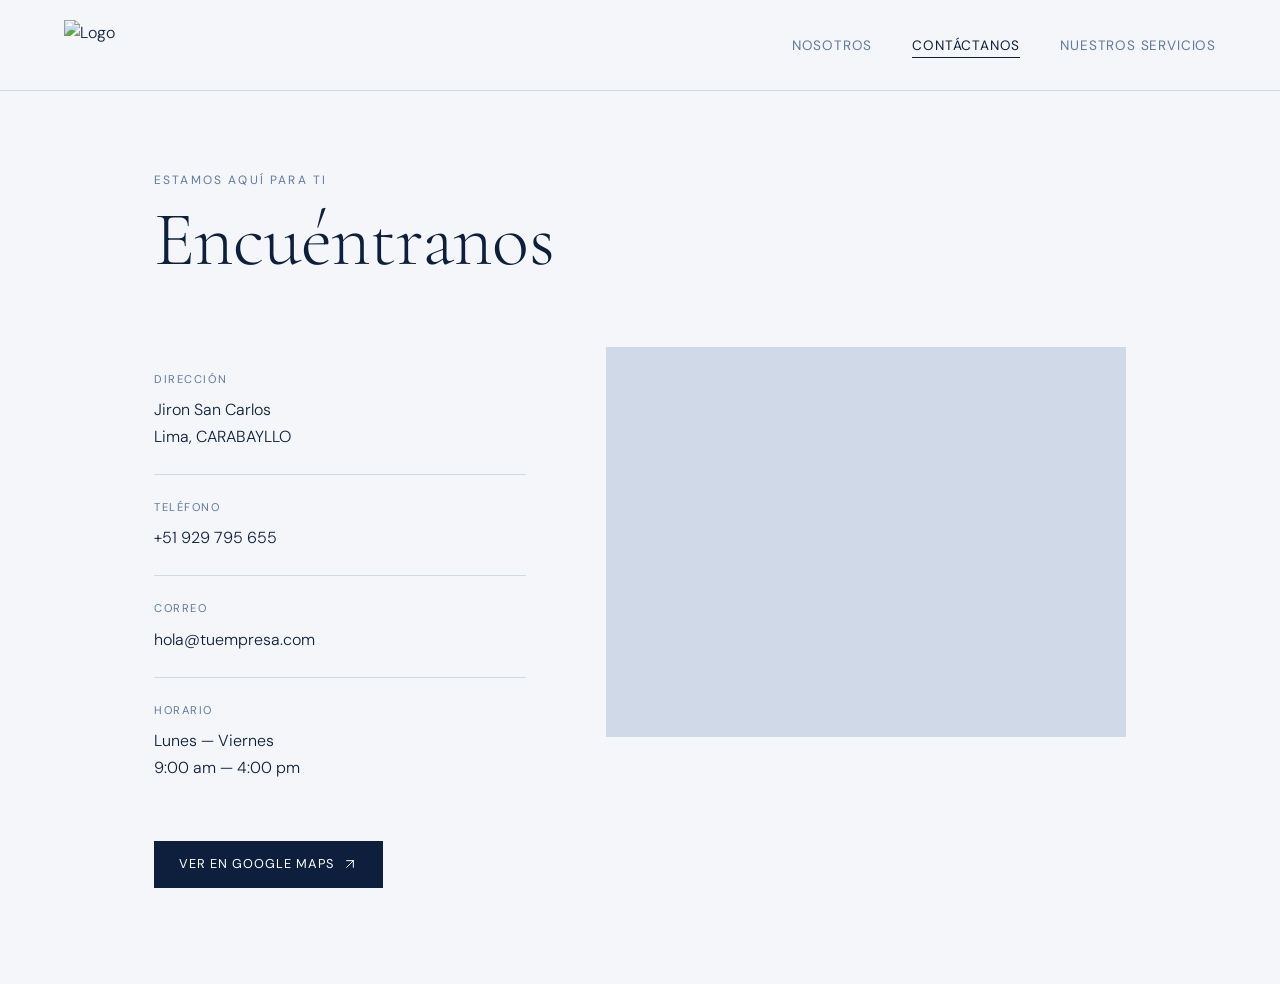
==== contactanos.html @ 858d0cd1 "Add files via upload" ====
<!DOCTYPE html>
<html lang="es">
<head>
    <meta charset="UTF-8">
    <meta name="viewport" content="width=device-width, initial-scale=1.0">
    <title>Contáctanos</title>
    <link rel="stylesheet" href="contactanos.css">
    <link rel="preconnect" href="https://fonts.googleapis.com">
    <link href="https://fonts.googleapis.com/css2?family=Cormorant+Garamond:wght@300;400;500&family=DM+Sans:wght@300;400&display=swap" rel="stylesheet">
</head>
<body>

    <nav class="navegador">
        <div class="logo">
            <img src="logo.png" alt="Logo">
        </div>
        <div class="textonav">
            <ul>
                <li><a href="index.html">Nosotros</a></li>
                <li><a href="contactanos.html" class="activo">Contáctanos</a></li>
                <li><a href="">Nuestros servicios</a></li>
            </ul>
        </div>
    </nav>

    <main class="pagina-contacto">

        <!-- Encabezado -->
        <header class="encabezado">
            <p class="subtitulo-encabezado">Estamos aquí para ti</p>
            <h1 class="titulo-encabezado">Encuéntranos</h1>
        </header>

        <!-- Contenido principal -->
        <section class="contenido">

            <!-- Información de contacto -->
            <div class="info-contacto">

                <div class="bloque-info">
                    <span class="etiqueta">Dirección</span>
                    <p>Jiron San Carlos<br>Lima, CARABAYLLO</p>
                </div>

                <div class="divisor"></div>

                <div class="bloque-info">
                    <span class="etiqueta">Teléfono</span>
                    <p>+51 929 795 655</p>
                </div>

                <div class="divisor"></div>

                <div class="bloque-info">
                    <span class="etiqueta">Correo</span>
                    <p>hola@tuempresa.com</p>
                </div>

                <div class="divisor"></div>

                <div class="bloque-info">
                    <span class="etiqueta">Horario</span>
                    <p>Lunes — Viernes<br>9:00 am — 4:00 pm</p>
                </div>

                <!-- Botón Google Maps -->
                <a
                    href="https://maps.google.com/?q=Lima,Peru"
                    target="_blank"
                    rel="noopener noreferrer"
                    class="btn-mapa"
                >
                    <span>Ver en Google Maps</span>
                    <svg xmlns="http://www.w3.org/2000/svg" width="16" height="16" viewBox="0 0 24 24" fill="none" stroke="currentColor" stroke-width="1.5" stroke-linecap="round" stroke-linejoin="round">
                        <path d="M7 17L17 7M17 7H7M17 7v10"/>
                    </svg>
                </a>

            </div>

            <!-- Mapa embebido -->
            <div class="contenedor-mapa">
                <!--
                    INSTRUCCIONES PARA EL MAPA:
                    1. Ve a Google Maps y busca tu dirección exacta.
                    2. Haz clic en "Compartir" > "Insertar un mapa".
                    3. Copia el <iframe> que te da Google y reemplaza el de abajo.
                    4. También actualiza el href del botón "Ver en Google Maps" arriba.
                -->
                <iframe
                    src="https://www.google.com/maps/embed?pb=!1m18!1m12!1m3!1d251.21876622950296!2d-77.06908542511191!3d-11.830166962842345!2m3!1f0!2f0!3f0!3m2!1i1024!2i768!4f13.1!3m3!1m2!1s0x9105d6f01df839fb%3A0x2737d0d7b92cffe0!2sVirgen%20De%20Las%20Nieves!5e0!3m2!1ses!2spe!4v1778360580335!5m2!1ses!2spe" width="600" height="450" style="border:0;" allowfullscreen="" loading="lazy" referrerpolicy="no-referrer-when-downgrade"
                    width="100%"
                    height="100%"
                    style="border:0;"
                    allowfullscreen=""
                    loading="lazy"
                    referrerpolicy="no-referrer-when-downgrade"
                    title="Nuestra ubicación en Google Maps"
                ></iframe>
            </div>

        </section>

    </main>

</body>
</html>
---- contactanos.css ----
/* ============================================================
   VARIABLES & RESET
   ============================================================ */
:root {
    --fondo:        #f4f6f9;
    --texto:        #0d1f3c;
    --texto-suave:  #6278a0;
    --acento:       #1a3a6b;
    --linea:        #d0d9e8;
    --blanco:       #ffffff;

    --fuente-titulo: 'Cormorant Garamond', serif;
    --fuente-cuerpo: 'DM Sans', sans-serif;
}

*, *::before, *::after {
    margin: 0;
    padding: 0;
    box-sizing: border-box;
}

html {
    font-size: 16px;
    scroll-behavior: smooth;
}

body {
    background-color: var(--fondo);
    color: var(--texto);
    font-family: var(--fuente-cuerpo);
    font-weight: 300;
    line-height: 1.6;
    min-height: 100vh;
}

/* ============================================================
   NAVEGACIÓN
   ============================================================ */
.navegador {
    display: flex;
    align-items: center;
    justify-content: space-between;
    padding: 1.25rem 4rem;
    border-bottom: 1px solid var(--linea);
    background-color: var(--fondo);
    position: sticky;
    top: 0;
    z-index: 100;
}

.logo img {
    height: 50px;
    width: auto;
    display: block;
}

.textonav ul {
    list-style: none;
    display: flex;
    gap: 2.5rem;
}

.textonav a {
    text-decoration: none;
    color: var(--texto-suave);
    font-family: var(--fuente-cuerpo);
    font-size: 0.85rem;
    font-weight: 400;
    letter-spacing: 0.06em;
    text-transform: uppercase;
    transition: color 0.2s ease;
    position: relative;
    padding-bottom: 2px;
}

.textonav a::after {
    content: '';
    position: absolute;
    bottom: -2px;
    left: 0;
    width: 0;
    height: 1px;
    background: var(--texto);
    transition: width 0.3s ease;
}

.textonav a:hover {
    color: var(--texto);
}

.textonav a:hover::after,
.textonav a.activo::after {
    width: 100%;
}

.textonav a.activo {
    color: var(--texto);
}

/* ============================================================
   PÁGINA DE CONTACTO
   ============================================================ */
.pagina-contacto {
    max-width: 1100px;
    margin: 0 auto;
    padding: 5rem 4rem 6rem;
}

/* Encabezado */
.encabezado {
    margin-bottom: 4rem;
    animation: fadeUp 0.7s ease both;
}

.subtitulo-encabezado {
    font-family: var(--fuente-cuerpo);
    font-size: 0.75rem;
    font-weight: 400;
    letter-spacing: 0.18em;
    text-transform: uppercase;
    color: var(--texto-suave);
    margin-bottom: 0.5rem;
}

.titulo-encabezado {
    font-family: var(--fuente-titulo);
    font-size: clamp(2.8rem, 6vw, 5rem);
    font-weight: 300;
    line-height: 1.1;
    letter-spacing: -0.01em;
    color: var(--texto);
    
}

/* Contenido: dos columnas */
.contenido {
    display: grid;
    grid-template-columns: 1fr 1.4fr;
    gap: 5rem;
    align-items: start;
    animation: fadeUp 0.7s 0.15s ease both;
}

/* ============================================================
   INFO DE CONTACTO
   ============================================================ */
.info-contacto {
    display: flex;
    flex-direction: column;
}

.bloque-info {
    padding: 1.5rem 0;
}

.etiqueta {
    display: block;
    font-size: 0.7rem;
    font-weight: 400;
    letter-spacing: 0.14em;
    text-transform: uppercase;
    color: var(--texto-suave);
    margin-bottom: 0.45rem;
}

.bloque-info p {
    font-size: 1rem;
    font-weight: 300;
    color: var(--texto);
    line-height: 1.7;
}

.divisor {
    height: 1px;
    background-color: var(--linea);
    width: 100%;
}

/* Botón Google Maps */
.btn-mapa {
    display: inline-flex;
    align-items: center;
    gap: 0.5rem;
    margin-top: 2.25rem;
    padding: 0.75rem 1.5rem;
    background-color: var(--texto);
    color: var(--blanco);
    text-decoration: none;
    font-family: var(--fuente-cuerpo);
    font-size: 0.8rem;
    font-weight: 400;
    letter-spacing: 0.08em;
    text-transform: uppercase;
    border: 1px solid var(--texto);
    transition: background-color 0.25s ease, color 0.25s ease;
    width: fit-content;
}

.btn-mapa:hover {
    background-color: transparent;
    color: var(--texto);
}

.btn-mapa svg {
    transition: transform 0.25s ease;
}

.btn-mapa:hover svg {
    transform: translate(2px, -2px);
}

/* ============================================================
   CONTENEDOR DEL MAPA
   ============================================================ */
.contenedor-mapa {
    width: 100%;
    aspect-ratio: 4 / 3;
    overflow: hidden;
    border: 1px solid var(--linea);
    background-color: var(--linea);
    position: sticky;
    top: 6rem;
}

.contenedor-mapa iframe {
    width: 100%;
    height: 100%;
    display: block;
    filter: grayscale(0.25) contrast(0.95);
    transition: filter 0.3s ease;
}

.contenedor-mapa:hover iframe {
    filter: grayscale(0) contrast(1);
}

/* ============================================================
   ANIMACIONES
   ============================================================ */
@keyframes fadeUp {
    from {
        opacity: 0;
        transform: translateY(18px);
    }
    to {
        opacity: 1;
        transform: translateY(0);
    }
}

/* ============================================================
   RESPONSIVE
   ============================================================ */
@media (max-width: 820px) {
    .navegador {
        padding: 1rem 1.5rem;
    }

    .textonav ul {
        gap: 1.5rem;
    }

    .pagina-contacto {
        padding: 3rem 1.5rem 4rem;
    }

    .contenido {
        grid-template-columns: 1fr;
        gap: 3rem;
    }

    .contenedor-mapa {
        position: static;
        aspect-ratio: 16 / 9;
    }
}

@media (max-width: 480px) {
    .textonav a {
        font-size: 0.75rem;
    }

    .textonav ul {
        gap: 1rem;
    }
}
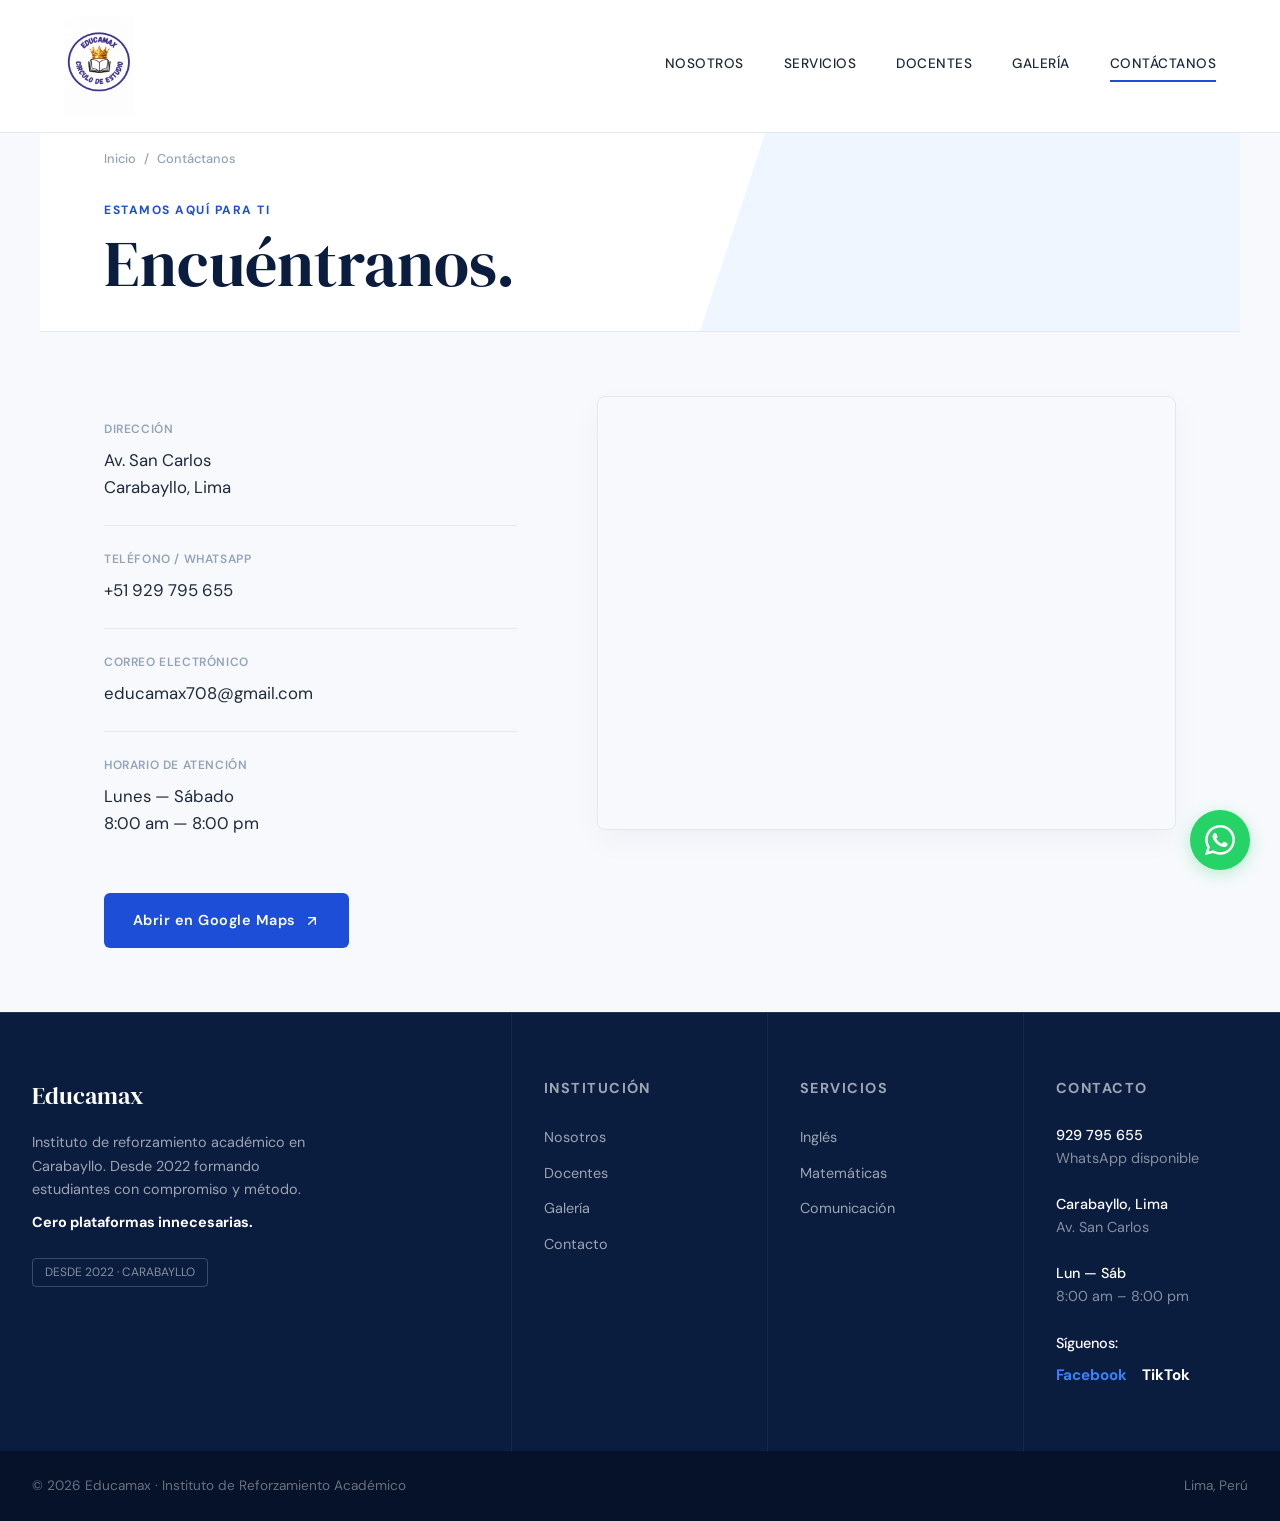
==== commit 568ad420: "Add files via upload" ====
--- a/contactanos.html
+++ b/contactanos.html
@@ -1,107 +1,159 @@
 <!DOCTYPE html>
 <html lang="es">
+
 <head>
     <meta charset="UTF-8">
     <meta name="viewport" content="width=device-width, initial-scale=1.0">
-    <title>Contáctanos</title>
+    <title>Contáctanos | EDUCAMAX</title>
+    <meta name="description"
+        content="Ponte en contacto con Educamax. Ubícanos en Carabayllo, escríbenos por WhatsApp o llámanos para más información.">
+
+    <!-- Google Fonts: DM Serif Display & DM Sans -->
+    <link rel="preconnect" href="https://fonts.googleapis.com">
+    <link rel="preconnect" href="https://fonts.gstatic.com" crossorigin>
+    <link
+        href="https://fonts.googleapis.com/css2?family=DM+Sans:wght@300;400;500;700&family=DM+Serif+Display&display=swap"
+        rel="stylesheet">
+
     <link rel="stylesheet" href="contactanos.css">
-    <link rel="preconnect" href="https://fonts.googleapis.com">
-    <link href="https://fonts.googleapis.com/css2?family=Cormorant+Garamond:wght@300;400;500&family=DM+Sans:wght@300;400&display=swap" rel="stylesheet">
 </head>
+
 <body>
 
+    <!-- NAVEGADOR UNIFICADO -->
     <nav class="navegador">
         <div class="logo">
-            <img src="logo.png" alt="Logo">
+            <img src="logo 12.png" alt="Logotipo de Educamax">
         </div>
         <div class="textonav">
             <ul>
-                <li><a href="index.html">Nosotros</a></li>
-                <li><a href="contactanos.html" class="activo">Contáctanos</a></li>
-                <li><a href="">Nuestros servicios</a></li>
+                <li><a href="index.html">NOSOTROS</a></li>
+                <li><a href="servicios.html">SERVICIOS</a></li>
+                <li><a href="index.html#profesores">DOCENTES</a></li>
+                <li><a href="galeria.html">GALERÍA</a></li>
+                <li><a href="contactanos.html" class="activo">CONTÁCTANOS</a></li>
             </ul>
         </div>
     </nav>
 
     <main class="pagina-contacto">
-
-        <!-- Encabezado -->
-        <header class="encabezado">
-            <p class="subtitulo-encabezado">Estamos aquí para ti</p>
-            <h1 class="titulo-encabezado">Encuéntranos</h1>
+        <!-- Encabezado Estilo Hero -->
+        <header class="page-hero">
+            <div class="hero-inner">
+                <div class="breadcrumb">
+                    <a href="index.html">Inicio</a> <span>/</span> Contáctanos
+                </div>
+                <p class="etiqueta">ESTAMOS AQUÍ PARA TI</p>
+                <h1 class="titulo-encabezado">Encuéntranos.</h1>
+            </div>
         </header>
 
         <!-- Contenido principal -->
         <section class="contenido">
-
             <!-- Información de contacto -->
             <div class="info-contacto">
-
                 <div class="bloque-info">
-                    <span class="etiqueta">Dirección</span>
-                    <p>Jiron San Carlos<br>Lima, CARABAYLLO</p>
+                    <span class="etiqueta-info">Dirección</span>
+                    <p>Av. San Carlos<br>Carabayllo, Lima</p>
                 </div>
 
                 <div class="divisor"></div>
 
                 <div class="bloque-info">
-                    <span class="etiqueta">Teléfono</span>
+                    <span class="etiqueta-info">Teléfono / WhatsApp</span>
                     <p>+51 929 795 655</p>
                 </div>
 
                 <div class="divisor"></div>
 
                 <div class="bloque-info">
-                    <span class="etiqueta">Correo</span>
-                    <p>hola@tuempresa.com</p>
+                    <span class="etiqueta-info">Correo Electrónico</span>
+                    <p>educamax708@gmail.com</p>
                 </div>
 
                 <div class="divisor"></div>
 
                 <div class="bloque-info">
-                    <span class="etiqueta">Horario</span>
-                    <p>Lunes — Viernes<br>9:00 am — 4:00 pm</p>
+                    <span class="etiqueta-info">Horario de Atención</span>
+                    <p>Lunes — Sábado<br>8:00 am — 8:00 pm</p>
                 </div>
 
-                <!-- Botón Google Maps -->
-                <a
-                    href="https://maps.google.com/?q=Lima,Peru"
-                    target="_blank"
-                    rel="noopener noreferrer"
-                    class="btn-mapa"
-                >
-                    <span>Ver en Google Maps</span>
-                    <svg xmlns="http://www.w3.org/2000/svg" width="16" height="16" viewBox="0 0 24 24" fill="none" stroke="currentColor" stroke-width="1.5" stroke-linecap="round" stroke-linejoin="round">
-                        <path d="M7 17L17 7M17 7H7M17 7v10"/>
+                <!-- Botón Google Maps Mate -->
+                <a href="https://maps.google.com/?q=Lima,Peru" target="_blank" rel="noopener noreferrer"
+                    class="btn-flat">
+                    <span>Abrir en Google Maps</span>
+                    <svg xmlns="http://www.w3.org/2000/svg" width="16" height="16" viewBox="0 0 24 24" fill="none"
+                        stroke="currentColor" stroke-width="2" stroke-linecap="round" stroke-linejoin="round">
+                        <path d="M7 17L17 7M17 7H7M17 7v10" />
                     </svg>
                 </a>
-
             </div>
 
             <!-- Mapa embebido -->
             <div class="contenedor-mapa">
-                <!--
-                    INSTRUCCIONES PARA EL MAPA:
-                    1. Ve a Google Maps y busca tu dirección exacta.
-                    2. Haz clic en "Compartir" > "Insertar un mapa".
-                    3. Copia el <iframe> que te da Google y reemplaza el de abajo.
-                    4. También actualiza el href del botón "Ver en Google Maps" arriba.
-                -->
                 <iframe
-                    src="https://www.google.com/maps/embed?pb=!1m18!1m12!1m3!1d251.21876622950296!2d-77.06908542511191!3d-11.830166962842345!2m3!1f0!2f0!3f0!3m2!1i1024!2i768!4f13.1!3m3!1m2!1s0x9105d6f01df839fb%3A0x2737d0d7b92cffe0!2sVirgen%20De%20Las%20Nieves!5e0!3m2!1ses!2spe!4v1778360580335!5m2!1ses!2spe" width="600" height="450" style="border:0;" allowfullscreen="" loading="lazy" referrerpolicy="no-referrer-when-downgrade"
-                    width="100%"
-                    height="100%"
-                    style="border:0;"
-                    allowfullscreen=""
-                    loading="lazy"
-                    referrerpolicy="no-referrer-when-downgrade"
-                    title="Nuestra ubicación en Google Maps"
-                ></iframe>
+                    src="https://www.google.com/maps/embed?pb=!1m18!1m12!1m3!1d251.21876622950296!2d-77.06908542511191!3d-11.830166962842345!2m3!1f0!2f0!3f0!3m2!1i1024!2i768!4f13.1!3m3!1m2!1s0x9105d6f01df839fb%3A0x2737d0d7b92cffe0!2sVirgen%20De%20Las%20Nieves!5e0!3m2!1ses!2spe!4v1778360580335!5m2!1ses!2spe"
+                    width="100%" height="100%" style="border:0;" allowfullscreen="" loading="lazy"
+                    referrerpolicy="no-referrer-when-downgrade" title="Nuestra ubicación en Google Maps"></iframe>
             </div>
-
         </section>
-
     </main>
 
+    <!-- FOOTER UNIFICADO -->
+   <footer>
+        <div class="ft-col">
+            <span class="ft-logo">Educamax</span>
+            <p class="ft-desc">Instituto de reforzamiento académico en Carabayllo. Desde 2022 formando estudiantes con compromiso y método. <strong>Cero plataformas innecesarias.</strong></p>
+            <span class="ft-badge">Desde 2022 · Carabayllo</span>
+        </div>
+        <div class="ft-col">
+            <p class="ft-heading">Institución</p>
+            <ul class="ft-list">
+                <li><a href="index.html">Nosotros</a></li>
+                <li><a href="index.html#profesores">Docentes</a></li>
+                <li><a href="galeria.html">Galería</a></li>
+                <li><a href="contactanos.html">Contacto</a></li>
+            </ul>
+        </div>
+        <div class="ft-col">
+            <p class="ft-heading">Servicios</p>
+            <ul class="ft-list">
+                <li><a href="servicios.html">Inglés</a></li>
+                <li><a href="servicios.html">Matemáticas</a></li>
+                <li><a href="servicios.html">Comunicación</a></li>
+            </ul>
+        </div>
+        <div class="ft-col">
+            <p class="ft-heading">Contacto</p>
+            <div class="ft-contact">
+                <strong>929 795 655</strong>
+                WhatsApp disponible<br><br>
+                <strong>Carabayllo, Lima</strong>
+                Av. San Carlos<br><br>
+                <strong>Lun — Sáb</strong>
+                8:00 am – 8:00 pm<br><br>
+
+                <strong>Síguenos:</strong>
+                <div class="ft-sociales">
+                    <a href="https://www.facebook.com/profile.php?id=61564145330400" target="_blank" class="social-fb">Facebook</a>
+                    <a href="https://www.tiktok.com/@educamaxcarabayllo" target="_blank" class="social-tk">TikTok</a>
+                </div>
+            </div>
+        </div>
+    </footer>
+    <div class="ft-bottom">
+        <span>© 2026 Educamax · Instituto de Reforzamiento Académico</span>
+        <span>Lima, Perú</span>
+    </div>
+
+    <!-- BOTÓN FLOTANTE WHATSAPP UNIFICADO -->
+    <a href="https://wa.me/51929795655" class="btn-whatsapp" target="_blank" rel="noopener noreferrer">
+        <svg viewBox="0 0 24 24" width="30" height="30" fill="white">
+            <path
+                d="M17.472 14.382c-.297-.149-1.758-.867-2.03-.967-.273-.099-.471-.148-.67.15-.197.297-.767.966-.94 1.164-.173.199-.347.223-.644.075-.297-.15-1.255-.463-2.39-1.475-.883-.788-1.48-1.761-1.653-2.059-.173-.297-.018-.458.13-.606.134-.133.298-.347.446-.52.149-.174.198-.298.298-.497.099-.198.05-.371-.025-.52-.075-.149-.669-1.612-.916-2.207-.242-.579-.487-.5-.669-.51a12.8 12.8 0 0 0-.57-.01c-.198 0-.52.074-.792.372-.272.297-1.04 1.016-1.04 2.479 0 1.462 1.065 2.875 1.213 3.074.149.198 2.096 3.2 5.077 4.487.709.306 1.262.489 1.694.625.712.227 1.36.195 1.871.118.571-.085 1.758-.719 2.006-1.413.248-.694.248-1.289.173-1.413-.074-.124-.272-.198-.57-.347m-5.421 7.403h-.004a9.87 9.87 0 0 1-5.031-1.378l-.361-.214-3.741.982.998-3.648-.235-.374a9.86 9.86 0 0 1-1.51-5.26c.001-5.45 4.436-9.884 9.888-9.884 2.64 0 5.122 1.03 6.988 2.898a9.825 9.825 0 0 1 2.893 6.994c-.003 5.45-4.437 9.884-9.885 9.884m8.413-18.297A11.815 11.815 0 0 0 12.05 0C5.495 0 .16 5.335.157 11.892c0 2.096.547 4.142 1.588 5.945L.057 24l6.305-1.654a11.882 11.882 0 0 0 5.683 1.448h.005c6.554 0 11.89-5.335 11.893-11.893a11.821 11.821 0 0 0-3.48-8.413Z" />
+        </svg>
+    </a>
+
 </body>
+
 </html>
--- a/contactanos.css
+++ b/contactanos.css
@@ -1,18 +1,27 @@
 /* ============================================================
-   VARIABLES & RESET
+   VARIABLES GLOBALES UNIFICADAS (MINIMALISTA Y MATE)
    ============================================================ */
 :root {
-    --fondo:        #f4f6f9;
-    --texto:        #0d1f3c;
-    --texto-suave:  #6278a0;
-    --acento:       #1a3a6b;
-    --linea:        #d0d9e8;
-    --blanco:       #ffffff;
-
-    --fuente-titulo: 'Cormorant Garamond', serif;
-    --fuente-cuerpo: 'DM Sans', sans-serif;
-}
-
+    --azul-900: #0B1D3F;
+    --azul-800: #102B5C;
+    --azul-700: #1C3F7A;
+    --azul-600: #1C4ED8;
+    --azul-400: #3B82F6;
+    --azul-200: #BFDBFE;
+    --azul-50:  #EFF6FF;
+    --blanco:   #FFFFFF;
+    --fondo:    #F7F9FD;
+    --borde:    #E2E8F0;
+    --texto:    #1E293B;
+    --medio:    #64748B;
+    --suave:    #94A3B8;
+    --ft: 'DM Serif Display', serif;
+    --fb: 'DM Sans', sans-serif;
+}
+
+/* ============================================================
+   RESET & BASE
+   ============================================================ */
 *, *::before, *::after {
     margin: 0;
     padding: 0;
@@ -20,72 +29,63 @@
 }
 
 html {
-    font-size: 16px;
     scroll-behavior: smooth;
 }
 
 body {
+    font-family: var(--fb);
     background-color: var(--fondo);
     color: var(--texto);
-    font-family: var(--fuente-cuerpo);
-    font-weight: 300;
     line-height: 1.6;
+    padding-top: 85px; /* Compensa nav fijo */
     min-height: 100vh;
 }
 
 /* ============================================================
-   NAVEGACIÓN
+   NAVEGACIÓN UNIFICADA
    ============================================================ */
 .navegador {
     display: flex;
     align-items: center;
     justify-content: space-between;
-    padding: 1.25rem 4rem;
-    border-bottom: 1px solid var(--linea);
-    background-color: var(--fondo);
-    position: sticky;
+    padding: 1rem 4rem;
+    background-color: var(--blanco);
+    border-bottom: 1px solid var(--borde);
+    position: fixed;
     top: 0;
-    z-index: 100;
+    left: 0;
+    width: 100%;
+    z-index: 1000;
 }
 
 .logo img {
-    height: 50px;
-    width: auto;
+    height: 100px;
+    width: 70px;
     display: block;
 }
 
 .textonav ul {
+    display: flex;
+    gap: 2.5rem;
     list-style: none;
-    display: flex;
-    gap: 2.5rem;
 }
 
 .textonav a {
     text-decoration: none;
-    color: var(--texto-suave);
-    font-family: var(--fuente-cuerpo);
+    color: var(--texto);
     font-size: 0.85rem;
-    font-weight: 400;
-    letter-spacing: 0.06em;
-    text-transform: uppercase;
-    transition: color 0.2s ease;
-    position: relative;
-    padding-bottom: 2px;
+    font-weight: 500;
+    letter-spacing: 0.5px;
 }
 
 .textonav a::after {
     content: '';
-    position: absolute;
-    bottom: -2px;
-    left: 0;
+    display: block;
+    height: 2px;
+    background-color: var(--azul-600);
     width: 0;
-    height: 1px;
-    background: var(--texto);
     transition: width 0.3s ease;
-}
-
-.textonav a:hover {
-    color: var(--texto);
+    margin-top: 4px;
 }
 
 .textonav a:hover::after,
@@ -93,57 +93,92 @@
     width: 100%;
 }
 
-.textonav a.activo {
-    color: var(--texto);
-}
-
-/* ============================================================
-   PÁGINA DE CONTACTO
-   ============================================================ */
-.pagina-contacto {
+/* ============================================================
+   HERO / ENCABEZADO CONTACTO
+   ============================================================ */
+.page-hero {
+    padding: 4rem 4rem 2rem 4rem;
+    background: var(--blanco);
+    border-bottom: 1px solid var(--borde);
+    position: relative;
+    overflow: hidden;
+}
+
+.page-hero::before {
+    content: '';
+    position: absolute;
+    top: 0;
+    right: 0;
+    width: 45%;
+    height: 100%;
+    background: var(--azul-50);
+    clip-path: polygon(15% 0, 100% 0, 100% 100%, 0% 100%);
+    z-index: 0;
+}
+
+.hero-inner {
     max-width: 1100px;
     margin: 0 auto;
-    padding: 5rem 4rem 6rem;
-}
-
-/* Encabezado */
-.encabezado {
-    margin-bottom: 4rem;
+    position: relative;
+    z-index: 1;
     animation: fadeUp 0.7s ease both;
 }
 
-.subtitulo-encabezado {
-    font-family: var(--fuente-cuerpo);
+.breadcrumb {
+    display: flex;
+    align-items: center;
+    gap: 8px;
+    margin-bottom: 2rem;
+    font-size: 0.8rem;
+    color: var(--suave);
+    font-weight: 500;
+}
+
+.breadcrumb a {
+    text-decoration: none;
+    color: var(--suave);
+    transition: color 0.2s;
+}
+
+.breadcrumb a:hover {
+    color: var(--azul-600);
+}
+
+.etiqueta {
     font-size: 0.75rem;
+    font-weight: 700;
+    color: var(--azul-600);
+    letter-spacing: 1.5px;
+    text-transform: uppercase;
+    margin-bottom: 0.5rem;
+    display: block;
+}
+
+.titulo-encabezado {
+    font-family: var(--ft);
+    font-size: clamp(3rem, 5vw, 4.5rem);
+    color: var(--azul-900);
+    line-height: 1.1;
     font-weight: 400;
-    letter-spacing: 0.18em;
-    text-transform: uppercase;
-    color: var(--texto-suave);
-    margin-bottom: 0.5rem;
-}
-
-.titulo-encabezado {
-    font-family: var(--fuente-titulo);
-    font-size: clamp(2.8rem, 6vw, 5rem);
-    font-weight: 300;
-    line-height: 1.1;
-    letter-spacing: -0.01em;
-    color: var(--texto);
-    
-}
-
-/* Contenido: dos columnas */
+}
+
+/* ============================================================
+   CONTENIDO: INFO Y MAPA
+   ============================================================ */
+.pagina-contacto {
+    max-width: 1200px;
+    margin: 0 auto;
+}
+
 .contenido {
     display: grid;
     grid-template-columns: 1fr 1.4fr;
     gap: 5rem;
     align-items: start;
+    padding: 4rem;
     animation: fadeUp 0.7s 0.15s ease both;
 }
 
-/* ============================================================
-   INFO DE CONTACTO
-   ============================================================ */
 .info-contacto {
     display: flex;
     flex-direction: column;
@@ -153,59 +188,59 @@
     padding: 1.5rem 0;
 }
 
-.etiqueta {
-    display: block;
-    font-size: 0.7rem;
+.etiqueta-info {
+    display: block;
+    font-size: 0.75rem;
+    font-weight: 600;
+    letter-spacing: 0.05em;
+    text-transform: uppercase;
+    color: var(--suave);
+    margin-bottom: 0.5rem;
+}
+
+.bloque-info p {
+    font-size: 1.05rem;
     font-weight: 400;
-    letter-spacing: 0.14em;
-    text-transform: uppercase;
-    color: var(--texto-suave);
-    margin-bottom: 0.45rem;
-}
-
-.bloque-info p {
-    font-size: 1rem;
-    font-weight: 300;
     color: var(--texto);
-    line-height: 1.7;
+    line-height: 1.6;
 }
 
 .divisor {
     height: 1px;
-    background-color: var(--linea);
+    background-color: var(--borde);
     width: 100%;
 }
 
-/* Botón Google Maps */
-.btn-mapa {
+/* Botón Flat */
+.btn-flat {
     display: inline-flex;
     align-items: center;
     gap: 0.5rem;
-    margin-top: 2.25rem;
-    padding: 0.75rem 1.5rem;
-    background-color: var(--texto);
-    color: var(--blanco);
+    margin-top: 2rem;
+    background: var(--azul-600);
+    color: var(--blanco);
+    font-family: var(--fb);
+    font-size: 0.9rem;
+    font-weight: 600;
+    letter-spacing: 0.5px;
+    padding: 1rem 1.8rem;
     text-decoration: none;
-    font-family: var(--fuente-cuerpo);
-    font-size: 0.8rem;
-    font-weight: 400;
-    letter-spacing: 0.08em;
-    text-transform: uppercase;
-    border: 1px solid var(--texto);
-    transition: background-color 0.25s ease, color 0.25s ease;
+    border-radius: 6px;
+    transition: background-color 0.2s ease, transform 0.2s ease;
+    border: none;
     width: fit-content;
 }
 
-.btn-mapa:hover {
-    background-color: transparent;
-    color: var(--texto);
-}
-
-.btn-mapa svg {
+.btn-flat:hover {
+    background: var(--azul-800);
+    color: var(--blanco);
+}
+
+.btn-flat svg {
     transition: transform 0.25s ease;
 }
 
-.btn-mapa:hover svg {
+.btn-flat:hover svg {
     transform: translate(2px, -2px);
 }
 
@@ -216,22 +251,182 @@
     width: 100%;
     aspect-ratio: 4 / 3;
     overflow: hidden;
-    border: 1px solid var(--linea);
-    background-color: var(--linea);
+    border-radius: 8px;
+    border: 1px solid var(--borde);
+    background-color: var(--fondo);
     position: sticky;
-    top: 6rem;
+    top: 120px;
+    box-shadow: 0 10px 30px rgba(11, 29, 63, 0.04);
 }
 
 .contenedor-mapa iframe {
     width: 100%;
     height: 100%;
     display: block;
-    filter: grayscale(0.25) contrast(0.95);
+    filter: grayscale(0.2) contrast(1);
     transition: filter 0.3s ease;
 }
 
 .contenedor-mapa:hover iframe {
     filter: grayscale(0) contrast(1);
+}
+
+/* ============================================================
+   FOOTER UNIFICADO (CON REDES SOCIALES)
+   ============================================================ */
+footer {
+    background: var(--azul-900);
+    display: grid;
+    grid-template-columns: 2fr 1fr 1fr 1fr;
+    border-top: 1px solid rgba(255, 255, 255, 0.1);
+}
+
+.ft-col {
+    padding: 4rem 2rem;
+    border-right: 1px solid rgba(255, 255, 255, 0.05);
+}
+
+.ft-col:last-child {
+    border-right: none;
+}
+
+.ft-logo {
+    font-family: var(--ft);
+    font-size: 1.5rem;
+    color: var(--blanco);
+    display: block;
+    margin-bottom: 1rem;
+}
+
+.ft-desc {
+    font-size: 0.9rem;
+    color: rgba(255, 255, 255, 0.6);
+    line-height: 1.6;
+    max-width: 280px;
+    margin-bottom: 1.5rem;
+}
+
+.ft-desc strong {
+    color: var(--blanco);
+    display: block;
+    margin-top: 10px;
+}
+
+.ft-badge {
+    display: inline-block;
+    border: 1px solid rgba(255, 255, 255, 0.2);
+    padding: 4px 12px;
+    font-size: 0.75rem;
+    text-transform: uppercase;
+    color: rgba(255, 255, 255, 0.5);
+    border-radius: 4px;
+}
+
+.ft-heading {
+    font-size: 0.85rem;
+    font-weight: 700;
+    text-transform: uppercase;
+    letter-spacing: 0.1em;
+    color: var(--blanco);
+    margin-bottom: 1.5rem;
+}
+
+.ft-list {
+    list-style: none;
+}
+
+.ft-list li {
+    margin-bottom: 10px;
+}
+
+.ft-list a, .ft-col p {
+    font-size: 0.9rem;
+    color: rgba(255, 255, 255, 0.6);
+    text-decoration: none;
+    transition: color 0.2s;
+}
+
+.ft-list a:hover {
+    color: var(--blanco);
+}
+
+.ft-contact {
+    font-size: 0.9rem;
+    color: rgba(255, 255, 255, 0.5);
+    line-height: 1.6;
+}
+
+.ft-contact strong {
+    color: var(--blanco);
+    display: block;
+    font-weight: 500;
+}
+
+/* REDES SOCIALES DEL FOOTER */
+.ft-sociales {
+    margin-top: 8px;
+    display: flex;
+    gap: 15px;
+}
+
+.ft-sociales a {
+    text-decoration: none;
+    font-weight: 700;
+    font-size: 0.95rem;
+    transition: color 0.3s ease;
+}
+
+.social-fb {
+    color: var(--azul-400) !important;
+}
+
+.social-fb:hover {
+    color: var(--blanco) !important;
+}
+
+.social-tk {
+    color: var(--blanco) !important;
+}
+
+.social-tk:hover {
+    color: var(--azul-400) !important;
+}
+
+/* BARRA INFERIOR DEL FOOTER */
+.ft-bottom {
+    background: #061229;
+    padding: 1.5rem 2rem;
+    display: flex;
+    justify-content: space-between;
+    align-items: center;
+}
+
+.ft-bottom span {
+    font-size: 0.85rem;
+    color: rgba(255, 255, 255, 0.4);
+}
+
+/* ============================================================
+   BOTÓN FLOTANTE WHATSAPP UNIFICADO
+   ============================================================ */
+.btn-whatsapp {
+    position: fixed;
+    bottom: 30px;
+    right: 30px;
+    background: #25D366;
+    width: 60px;
+    height: 60px;
+    border-radius: 50%;
+    display: flex;
+    justify-content: center;
+    align-items: center;
+    box-shadow: 0 4px 15px rgba(37, 211, 102, 0.3);
+    z-index: 1000;
+    transition: transform 0.2s ease;
+}
+
+.btn-whatsapp:hover {
+    transform: translateY(-5px);
 }
 
 /* ============================================================
@@ -240,7 +435,7 @@
 @keyframes fadeUp {
     from {
         opacity: 0;
-        transform: translateY(18px);
+        transform: translateY(15px);
     }
     to {
         opacity: 1;
@@ -251,36 +446,53 @@
 /* ============================================================
    RESPONSIVE
    ============================================================ */
-@media (max-width: 820px) {
+@media (max-width: 900px) {
     .navegador {
         padding: 1rem 1.5rem;
-    }
-
-    .textonav ul {
-        gap: 1.5rem;
-    }
-
-    .pagina-contacto {
-        padding: 3rem 1.5rem 4rem;
+        flex-direction: column;
+        gap: 15px;
+    }
+
+    body {
+        padding-top: 130px;
+    }
+
+    .page-hero {
+        padding: 3rem 1.5rem;
+    }
+
+    .page-hero::before {
+        width: 100%;
+        clip-path: none;
+        height: 100px;
+        top: auto;
+        bottom: 0;
     }
 
     .contenido {
         grid-template-columns: 1fr;
         gap: 3rem;
+        padding: 3rem 1.5rem;
     }
 
     .contenedor-mapa {
         position: static;
         aspect-ratio: 16 / 9;
     }
-}
-
-@media (max-width: 480px) {
-    .textonav a {
-        font-size: 0.75rem;
-    }
-
-    .textonav ul {
-        gap: 1rem;
+
+    footer {
+        grid-template-columns: 1fr;
+    }
+
+    .ft-col {
+        border-right: none;
+        border-bottom: 1px solid rgba(255, 255, 255, 0.05);
+        padding: 2.5rem 1.5rem;
+    }
+    
+    .ft-bottom {
+        flex-direction: column;
+        gap: 10px;
+        text-align: center;
     }
 }
